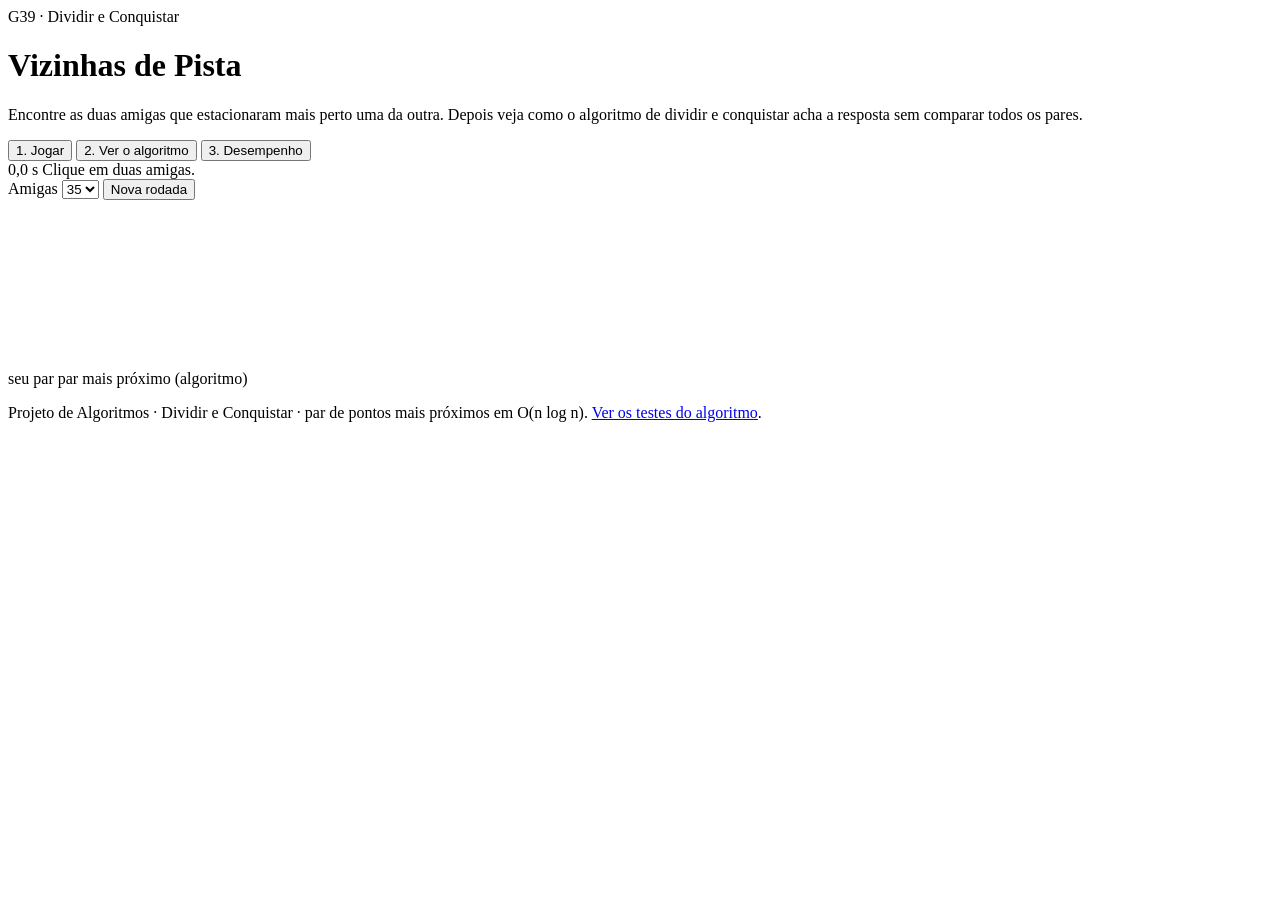
==== index.html @ b73f4ae2 "layout: pagina do jogo com as abas Jogar, Ver o algoritmo e Desempenho" ====
<!DOCTYPE html>
<html lang="pt-BR">
<head>
  <meta charset="utf-8">
  <meta name="viewport" content="width=device-width, initial-scale=1">
  <title>Vizinhas de Pista</title>
  <link rel="preconnect" href="https://fonts.googleapis.com">
  <link rel="stylesheet" href="https://fonts.googleapis.com/css2?family=Baloo+2:wght@600;800&family=Nunito:wght@400;600;700&family=JetBrains+Mono:wght@500&display=swap">
  <link rel="stylesheet" href="style.css">
</head>
<body>
  <div class="pagina">
    <header class="cabecalho">
      <span class="selo">G39 · Dividir e Conquistar</span>
      <h1>Vizinhas de <span>Pista</span></h1>
      <p class="missao">Encontre as duas amigas que estacionaram mais perto uma da outra. Depois veja como o algoritmo de dividir e conquistar acha a resposta sem comparar todos os pares.</p>
    </header>

    <nav class="abas" role="tablist">
      <button type="button" class="aba" role="tab" id="aba-jogar" data-aba="jogar">1. Jogar</button>
      <button type="button" class="aba" role="tab" id="aba-algoritmo" data-aba="algoritmo">2. Ver o algoritmo</button>
      <button type="button" class="aba" role="tab" id="aba-desempenho" data-aba="desempenho">3. Desempenho</button>
    </nav>

    <!-- aba 1: jogo (jogo.js) -->
    <section class="painel" id="view-jogar">
      <div class="barra">
        <div class="grupo">
          <span class="numero" id="cronometro">0,0 s</span>
          <span class="dica" id="dica">Clique em duas amigas.</span>
        </div>
        <div class="grupo">
          <label for="nJogo">Amigas
            <select id="nJogo"><option>20</option><option selected>35</option><option>60</option></select>
          </label>
          <button type="button" class="principal" id="novaRodada">Nova rodada</button>
        </div>
      </div>
      <canvas id="cvJogo" aria-label="Mapa com as amigas estacionadas"></canvas>
      <p class="mensagem" id="msgJogo"></p>
      <div class="placar" id="placarJogo" hidden>
        <div class="voce"><span>Seu par</span><strong id="placarVoce">–</strong></div>
        <div class="par"><span>Par mais próximo</span><strong id="placarMelhor">–</strong></div>
        <div class="par"><span>Comparações (D&amp;C)</span><strong id="placarDc">–</strong></div>
        <div class="bruta"><span>Força bruta faria</span><strong id="placarForcaBruta">–</strong></div>
      </div>
      <p class="legenda">
        <span><i class="traco voce"></i>seu par</span>
        <span><i class="traco par"></i>par mais próximo (algoritmo)</span>
      </p>
    </section>

    <!-- aba 2: animacao do algoritmo (animacao.js monta os controles em volta do canvas) -->
    <section class="painel" id="view-algoritmo" hidden>
      <canvas id="cvAlg" aria-label="Animação do algoritmo de par mais próximo"></canvas>
      <p class="legenda">
        <span><i class="traco destaque"></i>par sendo comparado</span>
        <span><i class="traco par"></i>melhor par de cada região resolvida</span>
        <span><i class="traco faixa"></i>faixa de largura 2δ</span>
      </p>
    </section>

    <!-- aba 3: desempenho (benchmark.js preenche) -->
    <section class="painel" id="view-desempenho" hidden></section>

    <footer class="rodape">
      <p>Projeto de Algoritmos · Dividir e Conquistar · par de pontos mais próximos em O(n log n). <a href="testes.html">Ver os testes do algoritmo</a>.</p>
    </footer>
  </div>

  <script src="par-mais-proximo.js"></script>
  <script src="desenho.js"></script>
  <script src="jogo.js"></script>
  <script src="animacao.js"></script>
  <script src="benchmark.js"></script>
  <script>
    // abas: a aba ativa fica no endereco (#jogar, #algoritmo, #desempenho)
    const ABAS = ["jogar", "algoritmo", "desempenho"];

    function mostrarAba(nome) {
      if (!ABAS.includes(nome)) nome = "jogar";
      for (const aba of ABAS) {
        document.getElementById("view-" + aba).hidden = aba !== nome;
        document.getElementById("aba-" + aba).setAttribute("aria-selected", aba === nome);
      }
    }

    document.querySelectorAll(".aba").forEach(botao => {
      botao.addEventListener("click", () => { location.hash = botao.dataset.aba; });
    });
    window.addEventListener("hashchange", () => mostrarAba(location.hash.slice(1)));
    mostrarAba(location.hash.slice(1));
  </script>
</body>
</html>
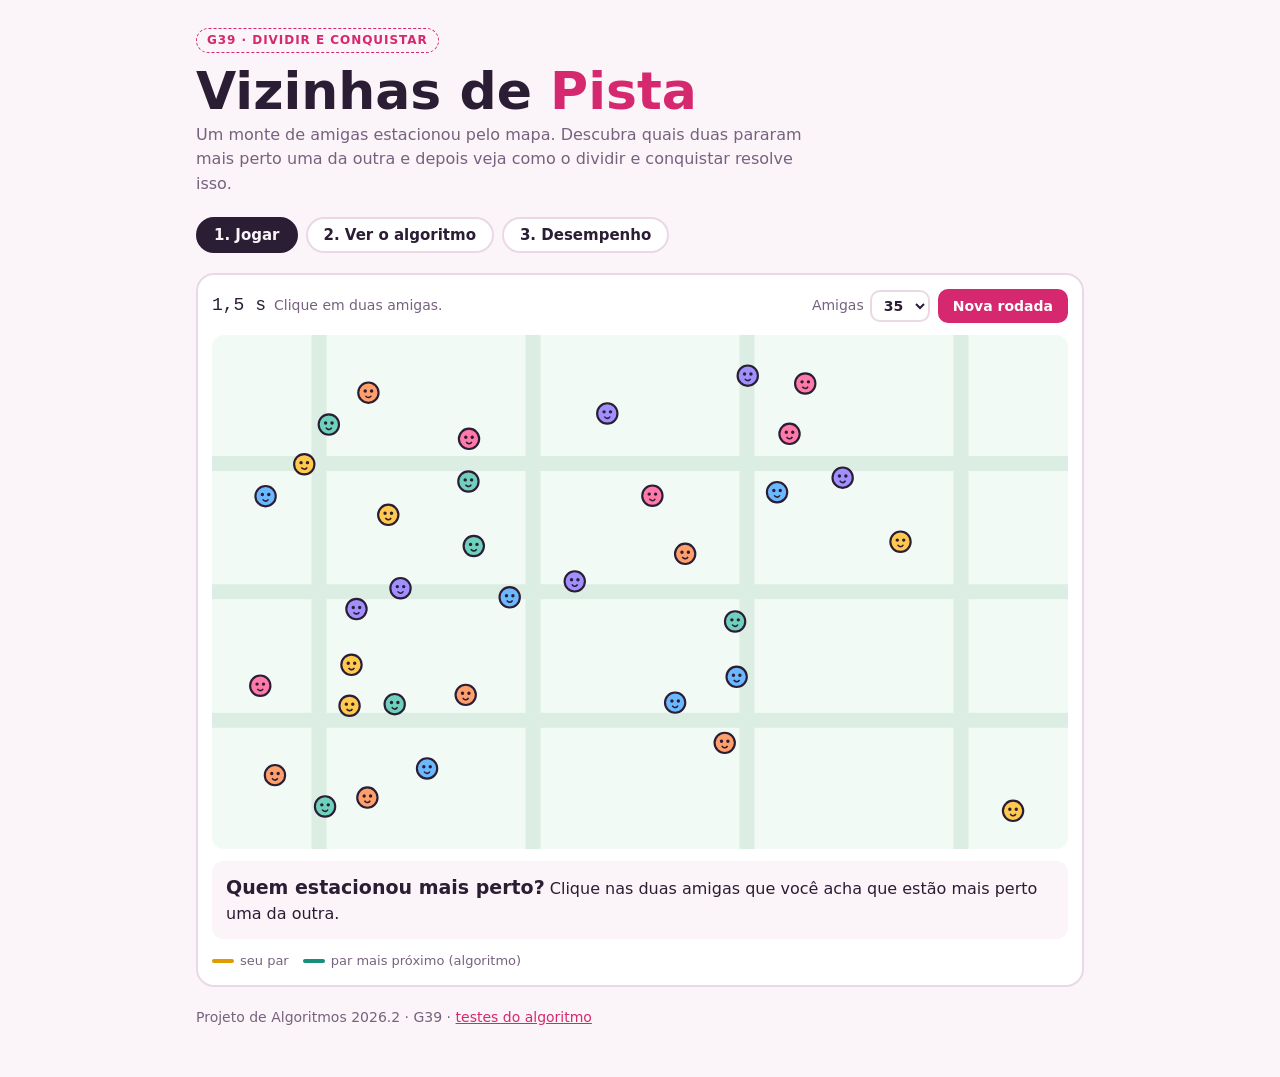
==== commit f6989a47: "layout: texto do topo e rodape" ====
--- a/index.html
+++ b/index.html
@@ -13,7 +13,7 @@
     <header class="cabecalho">
       <span class="selo">G39 · Dividir e Conquistar</span>
       <h1>Vizinhas de <span>Pista</span></h1>
-      <p class="missao">Encontre as duas amigas que estacionaram mais perto uma da outra. Depois veja como o algoritmo de dividir e conquistar acha a resposta sem comparar todos os pares.</p>
+      <p class="missao">Um monte de amigas estacionou pelo mapa. Descubra quais duas pararam mais perto uma da outra e depois veja como o dividir e conquistar resolve isso.</p>
     </header>
 
     <nav class="abas" role="tablist">
@@ -50,7 +50,7 @@
       </p>
     </section>
 
-    <!-- aba 2: animacao do algoritmo (animacao.js monta os controles em volta do canvas) -->
+    <!-- aba 2: animacao (os botoes sao criados pelo animacao.js) -->
     <section class="painel" id="view-algoritmo" hidden>
       <canvas id="cvAlg" aria-label="Animação do algoritmo de par mais próximo"></canvas>
       <p class="legenda">
@@ -60,11 +60,11 @@
       </p>
     </section>
 
-    <!-- aba 3: desempenho (benchmark.js preenche) -->
+    <!-- aba 3: desempenho (preenchida pelo benchmark.js) -->
     <section class="painel" id="view-desempenho" hidden></section>
 
     <footer class="rodape">
-      <p>Projeto de Algoritmos · Dividir e Conquistar · par de pontos mais próximos em O(n log n). <a href="testes.html">Ver os testes do algoritmo</a>.</p>
+      <p>Projeto de Algoritmos 2026.2 · G39 · <a href="testes.html">testes do algoritmo</a></p>
     </footer>
   </div>
 
@@ -74,7 +74,7 @@
   <script src="animacao.js"></script>
   <script src="benchmark.js"></script>
   <script>
-    // abas: a aba ativa fica no endereco (#jogar, #algoritmo, #desempenho)
+    // a aba aberta fica no endereco (#jogar, #algoritmo, #desempenho)
     const ABAS = ["jogar", "algoritmo", "desempenho"];
 
     function mostrarAba(nome) {
--- a/style.css
+++ b/style.css
@@ -0,0 +1,206 @@
+/* cores e fontes. o canvas tambem usa essas cores, entao mudar aqui muda o mapa junto */
+:root {
+  --cor-fundo: #fbf4f8;
+  --cor-superficie: #ffffff;
+  --cor-texto: #2b1d34;
+  --cor-texto-suave: #76627f;
+  --cor-linha: #ead9e4;
+  --cor-destaque: #d6286f;   /* botoes, par sendo comparado, forca bruta */
+  --cor-par: #178f79;        /* par mais proximo, dividir e conquistar */
+  --cor-faixa: #e09b00;      /* faixa de largura 2 delta */
+  --cor-voce: #e09b00;       /* par escolhido pelo jogador */
+  --cor-mapa: #f1faf4;
+  --cor-rua: #dceee3;
+
+  --fonte-titulo: "Baloo 2", "Trebuchet MS", system-ui, sans-serif;
+  --fonte-texto: "Nunito", system-ui, -apple-system, "Segoe UI", sans-serif;
+  --fonte-numero: "JetBrains Mono", ui-monospace, Menlo, monospace;
+}
+
+@media (prefers-color-scheme: dark) {
+  :root {
+    --cor-fundo: #1a1320;
+    --cor-superficie: #241a2c;
+    --cor-texto: #f5e8f1;
+    --cor-texto-suave: #b6a2bf;
+    --cor-linha: #3a2c44;
+    --cor-destaque: #ff5a9a;
+    --cor-par: #43d1b4;
+    --cor-faixa: #ffc53d;
+    --cor-voce: #ffc53d;
+    --cor-mapa: #1c2622;
+    --cor-rua: #2a3832;
+    color-scheme: dark;
+  }
+}
+
+* { box-sizing: border-box; }
+
+body {
+  margin: 0;
+  background: var(--cor-fundo);
+  color: var(--cor-texto);
+  font-family: var(--fonte-texto);
+  font-size: 16px;
+  line-height: 1.55;
+}
+
+.pagina {
+  max-width: 920px;
+  margin: 0 auto;
+  padding: 28px 16px 48px;
+  display: grid;
+  gap: 20px;
+}
+
+/* ---------- cabecalho e abas ---------- */
+.cabecalho { display: grid; gap: 6px; }
+.selo {
+  justify-self: start;
+  font-size: 12px;
+  font-weight: 700;
+  letter-spacing: .08em;
+  text-transform: uppercase;
+  color: var(--cor-destaque);
+  border: 1.5px dashed var(--cor-destaque);
+  border-radius: 999px;
+  padding: 2px 10px;
+}
+h1 {
+  font-family: var(--fonte-titulo);
+  font-weight: 800;
+  font-size: clamp(34px, 6vw, 52px);
+  line-height: 1;
+  margin: 6px 0 0;
+}
+h1 span { color: var(--cor-destaque); }
+.missao { margin: 0; color: var(--cor-texto-suave); max-width: 62ch; }
+
+.abas { display: flex; flex-wrap: wrap; gap: 8px; }
+.aba {
+  font: 700 15px var(--fonte-texto);
+  color: var(--cor-texto);
+  background: var(--cor-superficie);
+  border: 2px solid var(--cor-linha);
+  border-radius: 999px;
+  padding: 7px 16px;
+  cursor: pointer;
+}
+.aba[aria-selected="true"] { background: var(--cor-texto); color: var(--cor-fundo); border-color: var(--cor-texto); }
+
+/* ---------- paineis ---------- */
+.painel {
+  background: var(--cor-superficie);
+  border: 2px solid var(--cor-linha);
+  border-radius: 18px;
+  padding: 14px;
+  display: grid;
+  gap: 12px;
+  min-width: 0;
+}
+.painel[hidden] { display: none; }
+
+canvas {
+  width: 100%;
+  aspect-ratio: 800 / 480;
+  display: block;
+  border-radius: 12px;
+}
+#cvJogo { cursor: pointer; }
+
+/* botoes e selects (inclusive os que o animacao.js e o benchmark.js criam) */
+.painel button {
+  font: 700 14px var(--fonte-texto);
+  color: var(--cor-texto);
+  background: transparent;
+  border: 2px solid var(--cor-linha);
+  border-radius: 10px;
+  padding: 7px 13px;
+  cursor: pointer;
+}
+.painel button.principal, #algPlay, #benchRodar {
+  background: var(--cor-destaque);
+  border-color: var(--cor-destaque);
+  color: #fff;
+}
+.painel button:disabled { opacity: .45; cursor: default; }
+select {
+  font: 600 14px var(--fonte-texto);
+  color: var(--cor-texto);
+  background: var(--cor-superficie);
+  border: 2px solid var(--cor-linha);
+  border-radius: 10px;
+  padding: 5px 8px;
+}
+label { font-size: 14px; color: var(--cor-texto-suave); display: inline-flex; gap: 6px; align-items: center; }
+button:focus-visible, select:focus-visible { outline: 3px solid var(--cor-faixa); outline-offset: 2px; }
+
+.barra { display: flex; flex-wrap: wrap; align-items: center; justify-content: space-between; gap: 10px; }
+.grupo { display: flex; flex-wrap: wrap; align-items: center; gap: 8px; }
+.numero { font-family: var(--fonte-numero); font-variant-numeric: tabular-nums; font-size: 18px; }
+.dica { font-size: 14px; color: var(--cor-texto-suave); }
+
+.mensagem, .alg-mensagem {
+  margin: 0;
+  background: var(--cor-fundo);
+  border-radius: 12px;
+  padding: 12px 14px;
+  min-height: 3.2em;
+}
+.mensagem strong, .alg-mensagem strong { font-family: var(--fonte-titulo); font-size: 19px; }
+
+/* placar do jogo e da animacao */
+.placar, .alg-placar {
+  display: grid;
+  grid-template-columns: repeat(auto-fit, minmax(170px, 1fr));
+  gap: 10px;
+}
+.placar[hidden] { display: none; }
+.placar > div, .alg-placar > div { border-top: 3px solid var(--cor-linha); padding-top: 6px; }
+.placar span, .alg-placar span {
+  display: block;
+  font-size: 12px;
+  letter-spacing: .06em;
+  text-transform: uppercase;
+  color: var(--cor-texto-suave);
+}
+.placar strong, .alg-placar strong {
+  font-family: var(--fonte-numero);
+  font-variant-numeric: tabular-nums;
+  font-size: 22px;
+  font-weight: 500;
+}
+.placar .voce { border-color: var(--cor-voce); }
+.placar .par, .alg-placar > div:nth-child(3) { border-color: var(--cor-par); }
+.placar .bruta, .alg-placar > div:nth-child(4) { border-color: var(--cor-destaque); }
+
+.alg-controles { display: flex; flex-wrap: wrap; align-items: center; gap: 8px; }
+
+.legenda { margin: 0; display: flex; flex-wrap: wrap; gap: 14px; font-size: 13px; color: var(--cor-texto-suave); }
+.traco { display: inline-block; width: 22px; height: 4px; border-radius: 2px; vertical-align: middle; margin-right: 6px; }
+.traco.voce { background: var(--cor-voce); }
+.traco.par { background: var(--cor-par); }
+.traco.destaque { background: var(--cor-destaque); }
+.traco.faixa { background: var(--cor-faixa); }
+
+/* ---------- desempenho (benchmark.js) ---------- */
+.benchmark { display: grid; gap: 12px; min-width: 0; }
+.benchmark-topo { display: flex; flex-wrap: wrap; align-items: center; justify-content: space-between; gap: 10px; }
+.benchmark-topo h2 { font-family: var(--fonte-titulo); font-size: 20px; margin: 0; }
+.benchmark-grafico, .benchmark-tabela { overflow-x: auto; }
+.benchmark-grafico svg { width: 100%; min-width: 520px; height: auto; display: block; }
+.benchmark-legenda { margin: 0; display: flex; flex-wrap: wrap; gap: 14px; font-size: 13px; color: var(--cor-texto-suave); }
+table { width: 100%; border-collapse: collapse; font-size: 14px; }
+th, td { text-align: right; padding: 6px 8px; border-bottom: 1px solid var(--cor-linha); white-space: nowrap; }
+th:first-child, td:first-child { text-align: left; }
+th { font-size: 12px; letter-spacing: .05em; text-transform: uppercase; color: var(--cor-texto-suave); }
+td { font-family: var(--fonte-numero); font-variant-numeric: tabular-nums; }
+
+/* ---------- rodape ---------- */
+.rodape { font-size: 14px; color: var(--cor-texto-suave); }
+.rodape p { margin: 0; }
+.rodape a { color: var(--cor-destaque); }
+
+@media (prefers-reduced-motion: reduce) {
+  * { transition: none !important; }
+}
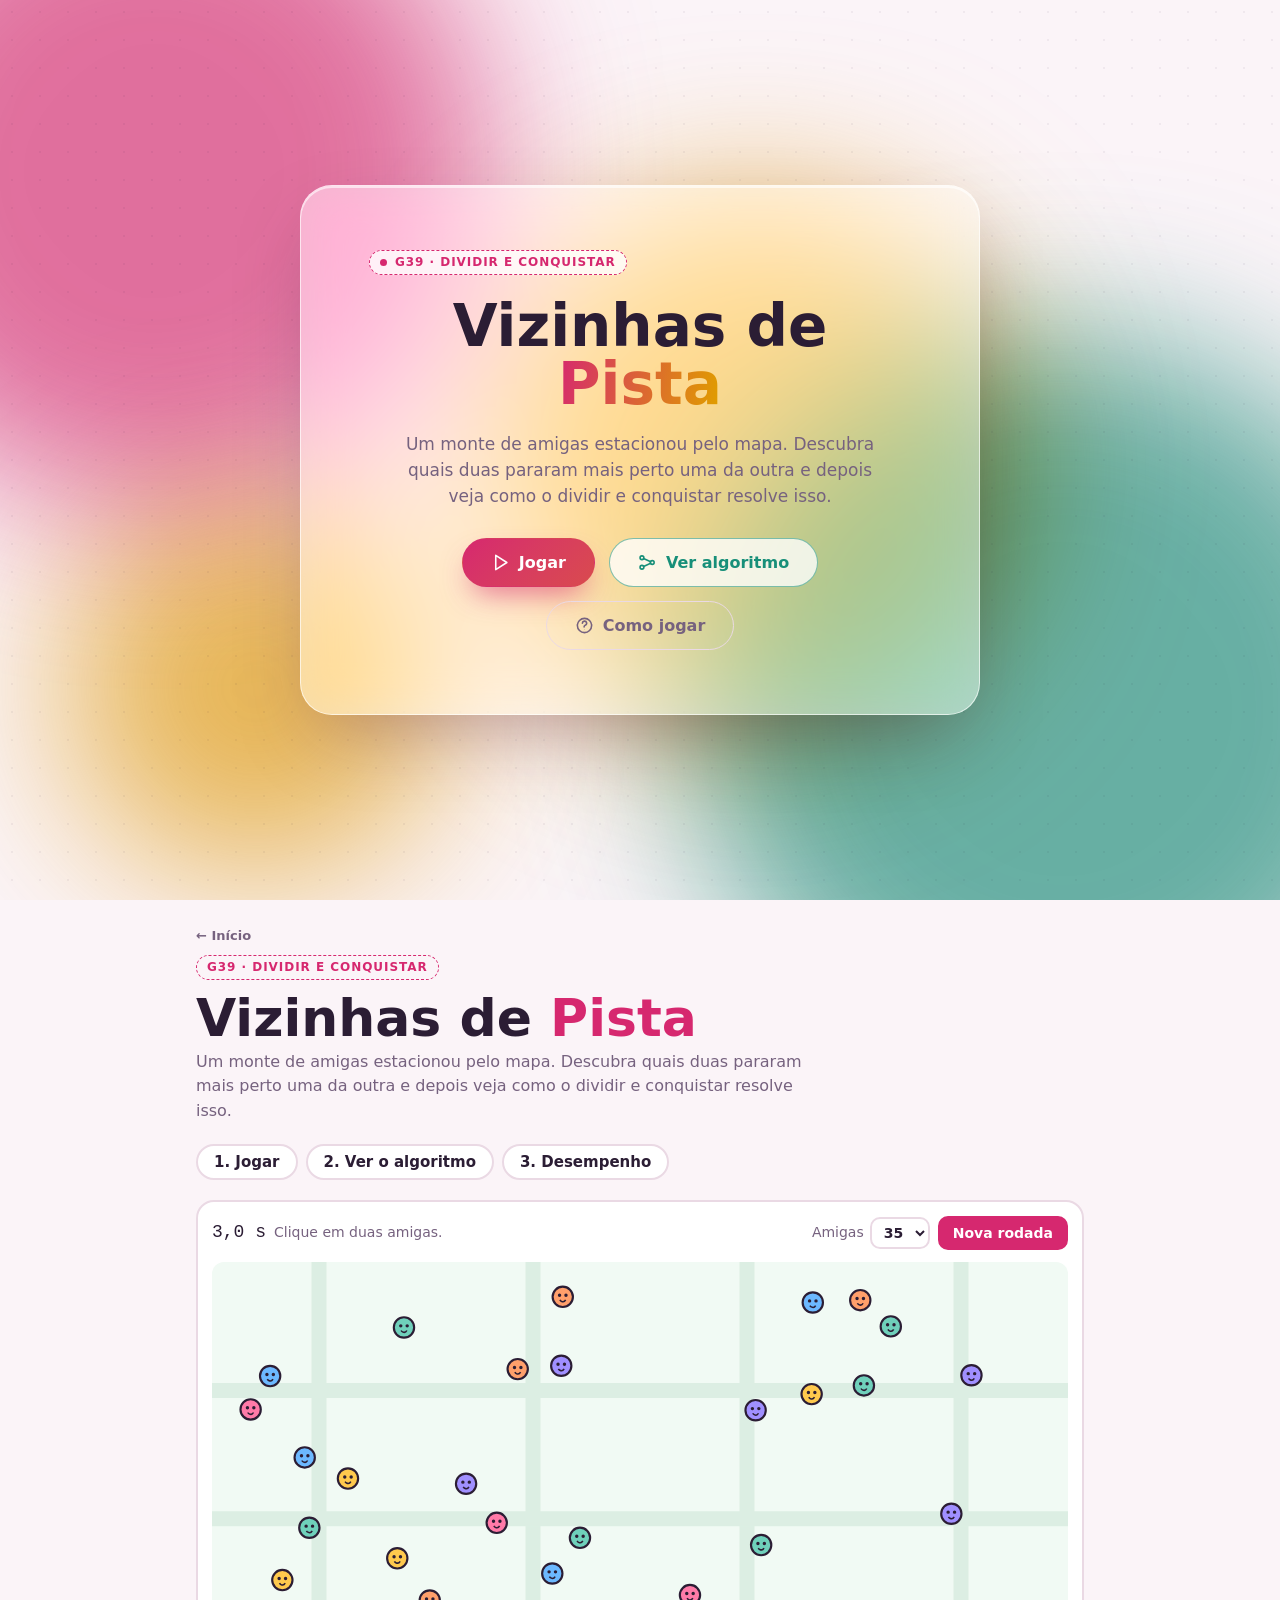
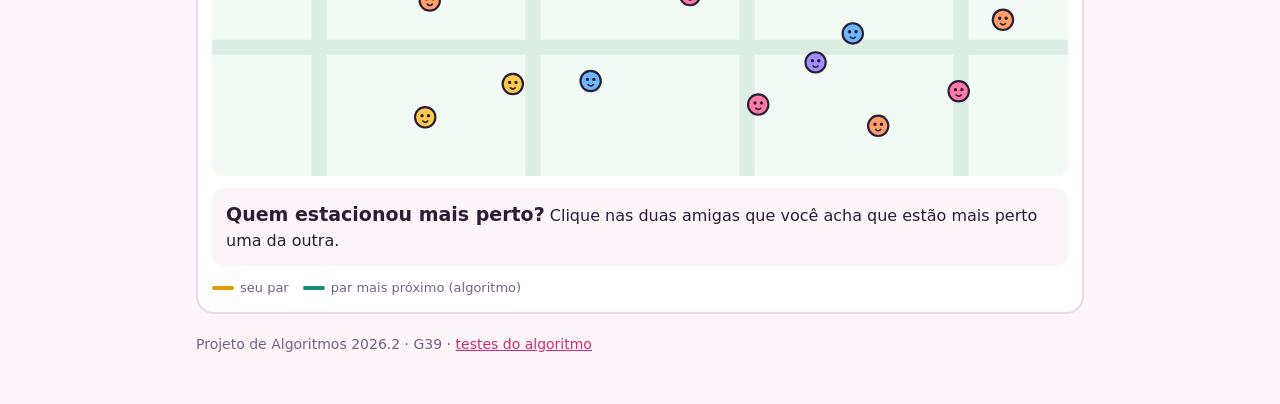
==== commit d6a11e3d: "tela inicial" ====
--- a/index.html
+++ b/index.html
@@ -9,8 +9,40 @@
   <link rel="stylesheet" href="style.css">
 </head>
 <body>
-  <div class="pagina">
+  <div class="aura-fundo" aria-hidden="true">
+    <span class="bolha bolha-1"></span>
+    <span class="bolha bolha-2"></span>
+    <span class="bolha bolha-3"></span>
+    <span class="bolha bolha-4"></span>
+    <span class="grade"></span>
+  </div>
+
+  <!-- tela inicial -->
+  <section class="tela-inicio" id="tela-inicio">
+    <div class="cartao-inicio">
+      <span class="selo"><i class="ponto-vivo"></i>G39 · Dividir e Conquistar</span>
+      <h1>Vizinhas de <span class="gradiente">Pista</span></h1>
+      <p class="missao">Um monte de amigas estacionou pelo mapa. Descubra quais duas pararam mais perto uma da outra e depois veja como o dividir e conquistar resolve isso.</p>
+      <div class="botoes-inicio">
+        <button type="button" class="principal" id="btnJogar">
+          <svg viewBox="0 0 24 24" fill="none" stroke="currentColor" stroke-width="2" stroke-linecap="round" stroke-linejoin="round"><polygon points="6 3 20 12 6 21 6 3"></polygon></svg>
+          Jogar
+        </button>
+        <button type="button" class="secundario" id="btnVerAlgoritmo">
+          <svg viewBox="0 0 24 24" fill="none" stroke="currentColor" stroke-width="2" stroke-linecap="round" stroke-linejoin="round"><circle cx="5" cy="6" r="2.4"></circle><circle cx="5" cy="18" r="2.4"></circle><circle cx="18" cy="12" r="2.4"></circle><path d="M7 7l9 4M7 17l9-4"></path></svg>
+          Ver algoritmo
+        </button>
+        <button type="button" class="fantasma" id="btnComoJogar">
+          <svg viewBox="0 0 24 24" fill="none" stroke="currentColor" stroke-width="2" stroke-linecap="round" stroke-linejoin="round"><circle cx="12" cy="12" r="9"></circle><path d="M9.3 9.2a2.7 2.7 0 1 1 3.6 2.5c-.9.4-1.4 1-1.4 1.9v.3"></path><circle cx="12" cy="16.7" r=".4" fill="currentColor" stroke="none"></circle></svg>
+          Como jogar
+        </button>
+      </div>
+    </div>
+  </section>
+
+  <div class="pagina app" id="app" hidden>
     <header class="cabecalho">
+      <button type="button" class="voltar" id="btnVoltarInicio" title="Voltar para o início">← Início</button>
       <span class="selo">G39 · Dividir e Conquistar</span>
       <h1>Vizinhas de <span>Pista</span></h1>
       <p class="missao">Um monte de amigas estacionou pelo mapa. Descubra quais duas pararam mais perto uma da outra e depois veja como o dividir e conquistar resolve isso.</p>
@@ -68,28 +100,64 @@
     </footer>
   </div>
 
+  <dialog class="modal-instrucoes" id="modalComoJogar">
+    <h2>Como jogar</h2>
+    <ol>
+      <li>Escolha quantas amigas vão aparecer no mapa (20, 35 ou 60) e clique em <strong>Nova rodada</strong>.</li>
+      <li>Olhe o mapa e ache, no olho, as duas amigas que pararam mais perto uma da outra.</li>
+      <li>Clique nela, depois clique na outra, para formar seu par.</li>
+      <li>O jogo mostra na hora se você acertou, comparando seu par com o par encontrado pelo algoritmo de dividir e conquistar.</li>
+      <li>Quanto mais amigas no mapa, mais fácil o olho se confundir — e mais clara fica a vantagem do algoritmo.</li>
+    </ol>
+    <p class="dica-modal">Curiosidade: dá pra ver o algoritmo resolvendo o mesmo problema passo a passo na aba "Ver o algoritmo", e comparar a velocidade dele com a força bruta na aba "Desempenho".</p>
+    <button type="button" class="principal" id="fecharModalComoJogar">Entendi</button>
+  </dialog>
+
   <script src="par-mais-proximo.js"></script>
   <script src="desenho.js"></script>
   <script src="jogo.js"></script>
   <script src="animacao.js"></script>
   <script src="benchmark.js"></script>
   <script>
-    // a aba aberta fica no endereco (#jogar, #algoritmo, #desempenho)
+    // a aba aberta fica no endereco (#jogar, #algoritmo, #desempenho). sem hash reconhecido, mostra a tela inicial
     const ABAS = ["jogar", "algoritmo", "desempenho"];
+    const telaInicio = document.getElementById("tela-inicio");
+    const app = document.getElementById("app");
 
     function mostrarAba(nome) {
-      if (!ABAS.includes(nome)) nome = "jogar";
       for (const aba of ABAS) {
         document.getElementById("view-" + aba).hidden = aba !== nome;
         document.getElementById("aba-" + aba).setAttribute("aria-selected", aba === nome);
       }
     }
 
+    function mostrarTela(hash) {
+      if (ABAS.includes(hash)) {
+        telaInicio.hidden = true;
+        app.hidden = false;
+        mostrarAba(hash);
+      } else {
+        app.hidden = true;
+        telaInicio.hidden = false;
+      }
+    }
+
     document.querySelectorAll(".aba").forEach(botao => {
       botao.addEventListener("click", () => { location.hash = botao.dataset.aba; });
     });
-    window.addEventListener("hashchange", () => mostrarAba(location.hash.slice(1)));
-    mostrarAba(location.hash.slice(1));
+    document.getElementById("btnJogar").addEventListener("click", () => { location.hash = "jogar"; });
+    document.getElementById("btnVerAlgoritmo").addEventListener("click", () => { location.hash = "algoritmo"; });
+    document.getElementById("btnVoltarInicio").addEventListener("click", () => { location.hash = "inicio"; });
+
+    const modalComoJogar = document.getElementById("modalComoJogar");
+    document.getElementById("btnComoJogar").addEventListener("click", () => { modalComoJogar.showModal(); });
+    document.getElementById("fecharModalComoJogar").addEventListener("click", () => { modalComoJogar.close(); });
+    modalComoJogar.addEventListener("click", (evento) => {
+      if (evento.target === modalComoJogar) modalComoJogar.close();
+    });
+
+    window.addEventListener("hashchange", () => mostrarTela(location.hash.slice(1)));
+    mostrarTela(location.hash.slice(1));
   </script>
 </body>
 </html>
--- a/style.css
+++ b/style.css
@@ -15,6 +15,11 @@
   --fonte-titulo: "Baloo 2", "Trebuchet MS", system-ui, sans-serif;
   --fonte-texto: "Nunito", system-ui, -apple-system, "Segoe UI", sans-serif;
   --fonte-numero: "JetBrains Mono", ui-monospace, Menlo, monospace;
+
+  --vidro-bg: rgba(255, 255, 255, .5);
+  --vidro-bg-forte: rgba(255, 255, 255, .78);
+  --vidro-borda: rgba(255, 255, 255, .65);
+  --sombra-cartao: 0 30px 80px -20px rgba(80, 20, 60, .35), 0 2px 0 rgba(255, 255, 255, .6) inset;
 }
 
 @media (prefers-color-scheme: dark) {
@@ -31,6 +36,11 @@
     --cor-mapa: #1c2622;
     --cor-rua: #2a3832;
     color-scheme: dark;
+
+    --vidro-bg: rgba(36, 26, 44, .55);
+    --vidro-bg-forte: rgba(36, 26, 44, .8);
+    --vidro-borda: rgba(255, 255, 255, .1);
+    --sombra-cartao: 0 30px 80px -20px rgba(0, 0, 0, .6), 0 1px 0 rgba(255, 255, 255, .06) inset;
   }
 }
 
@@ -43,7 +53,262 @@
   font-family: var(--fonte-texto);
   font-size: 16px;
   line-height: 1.55;
-}
+  min-height: 100vh;
+}
+
+/* ---------- fundo com aura animada ---------- */
+.aura-fundo {
+  position: fixed;
+  inset: 0;
+  z-index: -1;
+  overflow: hidden;
+  background: var(--cor-fundo);
+}
+.bolha {
+  position: absolute;
+  border-radius: 50%;
+  filter: blur(80px);
+  opacity: .65;
+  mix-blend-mode: var(--mescla-bolha, multiply);
+  will-change: transform;
+}
+@media (prefers-color-scheme: dark) {
+  .bolha { --mescla-bolha: screen; opacity: .5; }
+}
+.bolha-1 {
+  top: -18%;
+  left: -14%;
+  width: 52vmax;
+  height: 52vmax;
+  background: var(--cor-destaque);
+  animation: flutuar-1 28s ease-in-out infinite alternate;
+}
+.bolha-2 {
+  bottom: -20%;
+  right: -12%;
+  width: 58vmax;
+  height: 58vmax;
+  background: var(--cor-par);
+  animation: flutuar-2 34s ease-in-out infinite alternate;
+}
+.bolha-3 {
+  top: 22%;
+  left: 38%;
+  width: 42vmax;
+  height: 42vmax;
+  background: var(--cor-faixa);
+  animation: flutuar-3 24s ease-in-out infinite alternate;
+}
+.bolha-4 {
+  top: 55%;
+  left: 5%;
+  width: 30vmax;
+  height: 30vmax;
+  background: var(--cor-voce);
+  animation: flutuar-4 19s ease-in-out infinite alternate;
+}
+.grade {
+  position: absolute;
+  inset: -2px;
+  background-image: radial-gradient(var(--cor-texto) 1px, transparent 1px);
+  background-size: 28px 28px;
+  opacity: .05;
+}
+@keyframes flutuar-1 {
+  from { transform: translate(0, 0) scale(1) rotate(0deg); }
+  to   { transform: translate(14vw, 10vh) scale(1.2) rotate(20deg); }
+}
+@keyframes flutuar-2 {
+  from { transform: translate(0, 0) scale(1) rotate(0deg); }
+  to   { transform: translate(-12vw, -14vh) scale(1.12) rotate(-15deg); }
+}
+@keyframes flutuar-3 {
+  from { transform: translate(0, 0) scale(1); }
+  to   { transform: translate(-10vw, 14vh) scale(.85); }
+}
+@keyframes flutuar-4 {
+  from { transform: translate(0, 0) scale(1); }
+  to   { transform: translate(10vw, -12vh) scale(1.25); }
+}
+@media (prefers-reduced-motion: reduce) {
+  .bolha { animation: none !important; }
+}
+
+/* ---------- tela inicial ---------- */
+.tela-inicio {
+  min-height: 100vh;
+  display: grid;
+  justify-items: center;
+  align-content: center;
+  padding: 48px 20px;
+}
+.tela-inicio[hidden] { display: none; }
+
+.cartao-inicio {
+  width: min(680px, 100%);
+  text-align: center;
+  display: grid;
+  justify-items: center;
+  gap: 18px;
+  padding: 64px 68px;
+  border-radius: 32px;
+  background: var(--vidro-bg);
+  border: 1px solid var(--vidro-borda);
+  box-shadow: var(--sombra-cartao);
+  backdrop-filter: blur(22px) saturate(160%);
+  -webkit-backdrop-filter: blur(22px) saturate(160%);
+  animation: subir-surgir .7s cubic-bezier(.2, .8, .2, 1) both;
+}
+@keyframes subir-surgir {
+  from { opacity: 0; transform: translateY(18px) scale(.98); }
+  to   { opacity: 1; transform: translateY(0) scale(1); }
+}
+
+.tela-inicio .selo {
+  display: inline-flex;
+  align-items: center;
+  gap: 8px;
+  background: var(--vidro-bg-forte);
+}
+.ponto-vivo {
+  width: 7px;
+  height: 7px;
+  border-radius: 50%;
+  background: var(--cor-destaque);
+  box-shadow: 0 0 0 0 color-mix(in srgb, var(--cor-destaque) 60%, transparent);
+  animation: pulsar 2.2s ease-out infinite;
+}
+@keyframes pulsar {
+  0%   { box-shadow: 0 0 0 0 color-mix(in srgb, var(--cor-destaque) 55%, transparent); }
+  70%  { box-shadow: 0 0 0 7px color-mix(in srgb, var(--cor-destaque) 0%, transparent); }
+  100% { box-shadow: 0 0 0 0 color-mix(in srgb, var(--cor-destaque) 0%, transparent); }
+}
+
+.cartao-inicio h1 {
+  margin: 4px 0 0;
+  font-size: clamp(40px, 6vw, 58px);
+}
+.gradiente {
+  background: linear-gradient(100deg, var(--cor-destaque), var(--cor-faixa) 45%, var(--cor-destaque) 90%);
+  background-size: 220% auto;
+  background-clip: text;
+  -webkit-background-clip: text;
+  color: transparent;
+  animation: brilhar 7s linear infinite;
+}
+@keyframes brilhar {
+  to { background-position: -220% center; }
+}
+
+.cartao-inicio .missao { max-width: 46ch; font-size: 17px; }
+
+.botoes-inicio {
+  display: flex;
+  flex-wrap: wrap;
+  justify-content: center;
+  gap: 14px;
+  margin-top: 10px;
+}
+.botoes-inicio button {
+  display: inline-flex;
+  align-items: center;
+  gap: 9px;
+  font: 700 16px var(--fonte-texto);
+  border-radius: 999px;
+  padding: 14px 28px;
+  cursor: pointer;
+  border: 1.5px solid transparent;
+  transition: transform .2s ease, box-shadow .2s ease, background .2s ease, border-color .2s ease;
+}
+.botoes-inicio svg { width: 19px; height: 19px; flex: none; }
+.botoes-inicio button:hover { transform: translateY(-3px); }
+.botoes-inicio button:active { transform: translateY(-1px); }
+
+.botoes-inicio .principal {
+  background: linear-gradient(135deg, var(--cor-destaque), color-mix(in srgb, var(--cor-destaque) 70%, var(--cor-faixa)));
+  color: #fff;
+  box-shadow: 0 14px 30px -10px color-mix(in srgb, var(--cor-destaque) 70%, transparent);
+}
+.botoes-inicio .principal:hover {
+  box-shadow: 0 18px 36px -8px color-mix(in srgb, var(--cor-destaque) 85%, transparent);
+}
+
+.botoes-inicio .secundario {
+  background: var(--vidro-bg-forte);
+  border-color: color-mix(in srgb, var(--cor-par) 55%, transparent);
+  color: var(--cor-par);
+}
+.botoes-inicio .secundario:hover {
+  background: var(--cor-par);
+  border-color: var(--cor-par);
+  color: #fff;
+  box-shadow: 0 14px 28px -10px color-mix(in srgb, var(--cor-par) 70%, transparent);
+}
+
+.botoes-inicio .fantasma {
+  background: transparent;
+  border-color: var(--cor-linha);
+  color: var(--cor-texto-suave);
+}
+.botoes-inicio .fantasma:hover {
+  color: var(--cor-texto);
+  border-color: var(--cor-texto-suave);
+}
+
+/* ---------- cabecalho do app (dentro das abas) ---------- */
+.app .cabecalho { position: relative; }
+.app .voltar {
+  justify-self: start;
+  background: transparent;
+  border: none;
+  color: var(--cor-texto-suave);
+  font: 700 13px var(--fonte-texto);
+  cursor: pointer;
+  padding: 0 0 6px;
+  display: inline-flex;
+  align-items: center;
+  gap: 4px;
+  transition: color .15s ease, transform .15s ease;
+}
+.app .voltar:hover { color: var(--cor-destaque); transform: translateX(-2px); }
+
+/* ---------- modal "como jogar" ---------- */
+.modal-instrucoes {
+  max-width: 520px;
+  width: calc(100% - 40px);
+  border: 1px solid var(--vidro-borda);
+  border-radius: 24px;
+  padding: 28px 30px;
+  background: var(--vidro-bg-forte);
+  backdrop-filter: blur(22px) saturate(160%);
+  -webkit-backdrop-filter: blur(22px) saturate(160%);
+  color: var(--cor-texto);
+  box-shadow: var(--sombra-cartao);
+  animation: subir-surgir .35s cubic-bezier(.2, .8, .2, 1) both;
+}
+.modal-instrucoes::backdrop { background: rgba(20, 10, 20, .55); backdrop-filter: blur(4px); }
+.modal-instrucoes h2 { font-family: var(--fonte-titulo); font-size: 26px; margin: 0 0 14px; }
+.modal-instrucoes ol { margin: 0 0 14px; padding-left: 22px; display: grid; gap: 10px; }
+.modal-instrucoes .dica-modal {
+  color: var(--cor-texto-suave);
+  font-size: 14px;
+  margin: 0 0 18px;
+  padding: 10px 12px;
+  border-radius: 12px;
+  background: color-mix(in srgb, var(--cor-faixa) 14%, transparent);
+}
+.modal-instrucoes button {
+  font: 700 14px var(--fonte-texto);
+  border-radius: 999px;
+  padding: 11px 24px;
+  border: none;
+  cursor: pointer;
+  background: linear-gradient(135deg, var(--cor-destaque), color-mix(in srgb, var(--cor-destaque) 70%, var(--cor-faixa)));
+  color: #fff;
+  box-shadow: 0 14px 26px -10px color-mix(in srgb, var(--cor-destaque) 70%, transparent);
+  transition: transform .2s ease;
+}
+.modal-instrucoes button:hover { transform: translateY(-2px); }
 
 .pagina {
   max-width: 920px;
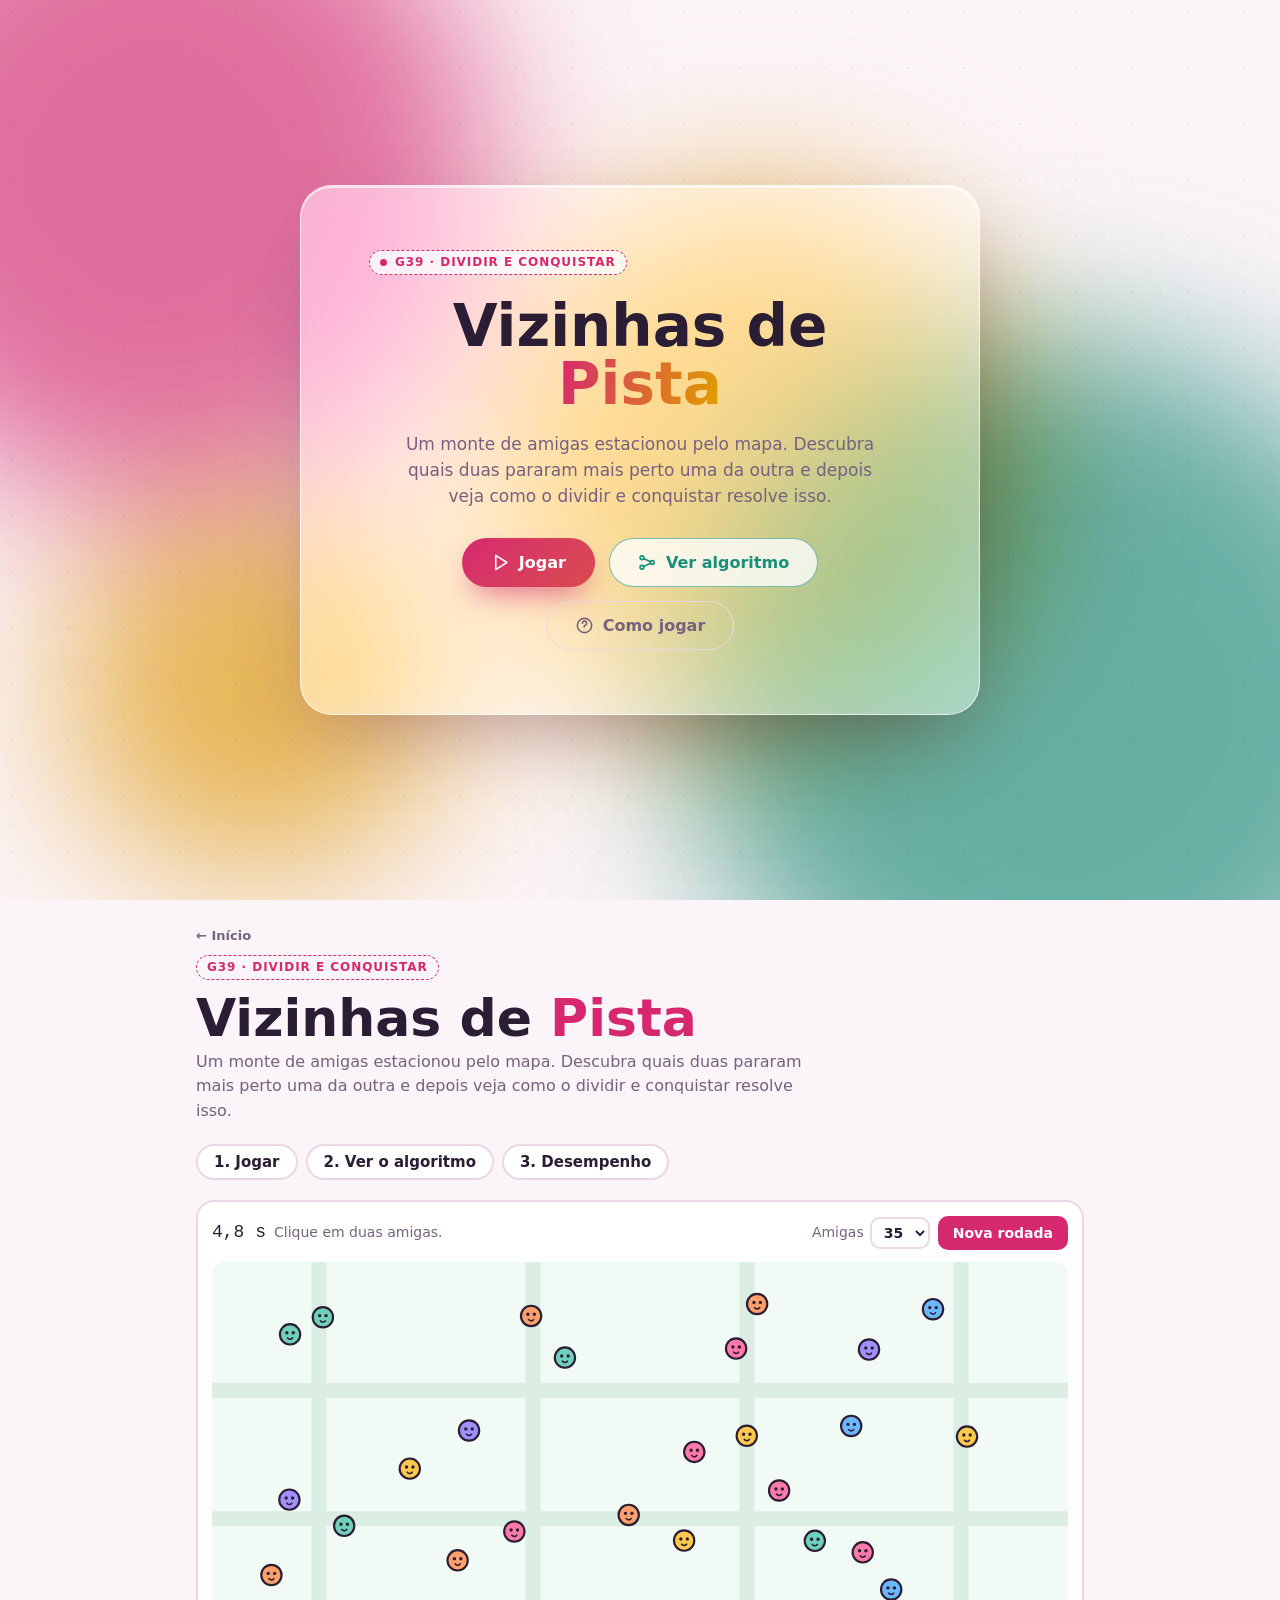
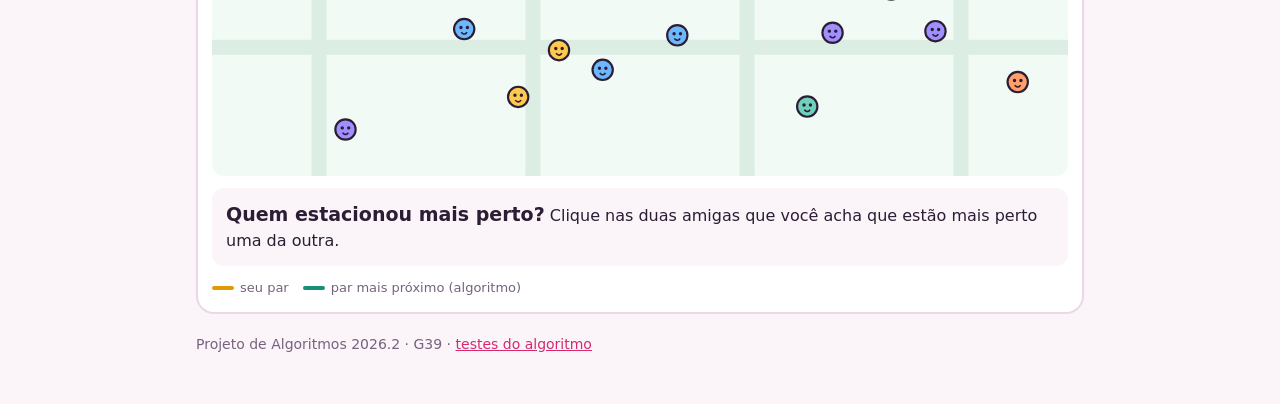
==== commit 478c0e6d: "limpa" ====
--- a/index.html
+++ b/index.html
@@ -17,7 +17,6 @@
     <span class="grade"></span>
   </div>
 
-  <!-- tela inicial -->
   <section class="tela-inicio" id="tela-inicio">
     <div class="cartao-inicio">
       <span class="selo"><i class="ponto-vivo"></i>G39 · Dividir e Conquistar</span>
@@ -54,7 +53,6 @@
       <button type="button" class="aba" role="tab" id="aba-desempenho" data-aba="desempenho">3. Desempenho</button>
     </nav>
 
-    <!-- aba 1: jogo (jogo.js) -->
     <section class="painel" id="view-jogar">
       <div class="barra">
         <div class="grupo">
@@ -82,7 +80,6 @@
       </p>
     </section>
 
-    <!-- aba 2: animacao (os botoes sao criados pelo animacao.js) -->
     <section class="painel" id="view-algoritmo" hidden>
       <canvas id="cvAlg" aria-label="Animação do algoritmo de par mais próximo"></canvas>
       <p class="legenda">
@@ -92,7 +89,6 @@
       </p>
     </section>
 
-    <!-- aba 3: desempenho (preenchida pelo benchmark.js) -->
     <section class="painel" id="view-desempenho" hidden></section>
 
     <footer class="rodape">
@@ -119,7 +115,6 @@
   <script src="animacao.js"></script>
   <script src="benchmark.js"></script>
   <script>
-    // a aba aberta fica no endereco (#jogar, #algoritmo, #desempenho). sem hash reconhecido, mostra a tela inicial
     const ABAS = ["jogar", "algoritmo", "desempenho"];
     const telaInicio = document.getElementById("tela-inicio");
     const app = document.getElementById("app");
--- a/style.css
+++ b/style.css
@@ -1,14 +1,13 @@
-/* cores e fontes. o canvas tambem usa essas cores, entao mudar aqui muda o mapa junto */
 :root {
   --cor-fundo: #fbf4f8;
   --cor-superficie: #ffffff;
   --cor-texto: #2b1d34;
   --cor-texto-suave: #76627f;
   --cor-linha: #ead9e4;
-  --cor-destaque: #d6286f;   /* botoes, par sendo comparado, forca bruta */
-  --cor-par: #178f79;        /* par mais proximo, dividir e conquistar */
-  --cor-faixa: #e09b00;      /* faixa de largura 2 delta */
-  --cor-voce: #e09b00;       /* par escolhido pelo jogador */
+  --cor-destaque: #d6286f;
+  --cor-par: #178f79;
+  --cor-faixa: #e09b00;
+  --cor-voce: #e09b00;
   --cor-mapa: #f1faf4;
   --cor-rua: #dceee3;
 
@@ -56,7 +55,6 @@
   min-height: 100vh;
 }
 
-/* ---------- fundo com aura animada ---------- */
 .aura-fundo {
   position: fixed;
   inset: 0;
@@ -134,7 +132,6 @@
   .bolha { animation: none !important; }
 }
 
-/* ---------- tela inicial ---------- */
 .tela-inicio {
   min-height: 100vh;
   display: grid;
@@ -255,7 +252,6 @@
   border-color: var(--cor-texto-suave);
 }
 
-/* ---------- cabecalho do app (dentro das abas) ---------- */
 .app .cabecalho { position: relative; }
 .app .voltar {
   justify-self: start;
@@ -272,7 +268,6 @@
 }
 .app .voltar:hover { color: var(--cor-destaque); transform: translateX(-2px); }
 
-/* ---------- modal "como jogar" ---------- */
 .modal-instrucoes {
   max-width: 520px;
   width: calc(100% - 40px);
@@ -318,7 +313,6 @@
   gap: 20px;
 }
 
-/* ---------- cabecalho e abas ---------- */
 .cabecalho { display: grid; gap: 6px; }
 .selo {
   justify-self: start;
@@ -353,7 +347,6 @@
 }
 .aba[aria-selected="true"] { background: var(--cor-texto); color: var(--cor-fundo); border-color: var(--cor-texto); }
 
-/* ---------- paineis ---------- */
 .painel {
   background: var(--cor-superficie);
   border: 2px solid var(--cor-linha);
@@ -373,7 +366,6 @@
 }
 #cvJogo { cursor: pointer; }
 
-/* botoes e selects (inclusive os que o animacao.js e o benchmark.js criam) */
 .painel button {
   font: 700 14px var(--fonte-texto);
   color: var(--cor-texto);
@@ -414,7 +406,6 @@
 }
 .mensagem strong, .alg-mensagem strong { font-family: var(--fonte-titulo); font-size: 19px; }
 
-/* placar do jogo e da animacao */
 .placar, .alg-placar {
   display: grid;
   grid-template-columns: repeat(auto-fit, minmax(170px, 1fr));
@@ -448,7 +439,6 @@
 .traco.destaque { background: var(--cor-destaque); }
 .traco.faixa { background: var(--cor-faixa); }
 
-/* ---------- desempenho (benchmark.js) ---------- */
 .benchmark { display: grid; gap: 12px; min-width: 0; }
 .benchmark-topo { display: flex; flex-wrap: wrap; align-items: center; justify-content: space-between; gap: 10px; }
 .benchmark-topo h2 { font-family: var(--fonte-titulo); font-size: 20px; margin: 0; }
@@ -461,7 +451,6 @@
 th { font-size: 12px; letter-spacing: .05em; text-transform: uppercase; color: var(--cor-texto-suave); }
 td { font-family: var(--fonte-numero); font-variant-numeric: tabular-nums; }
 
-/* ---------- rodape ---------- */
 .rodape { font-size: 14px; color: var(--cor-texto-suave); }
 .rodape p { margin: 0; }
 .rodape a { color: var(--cor-destaque); }
